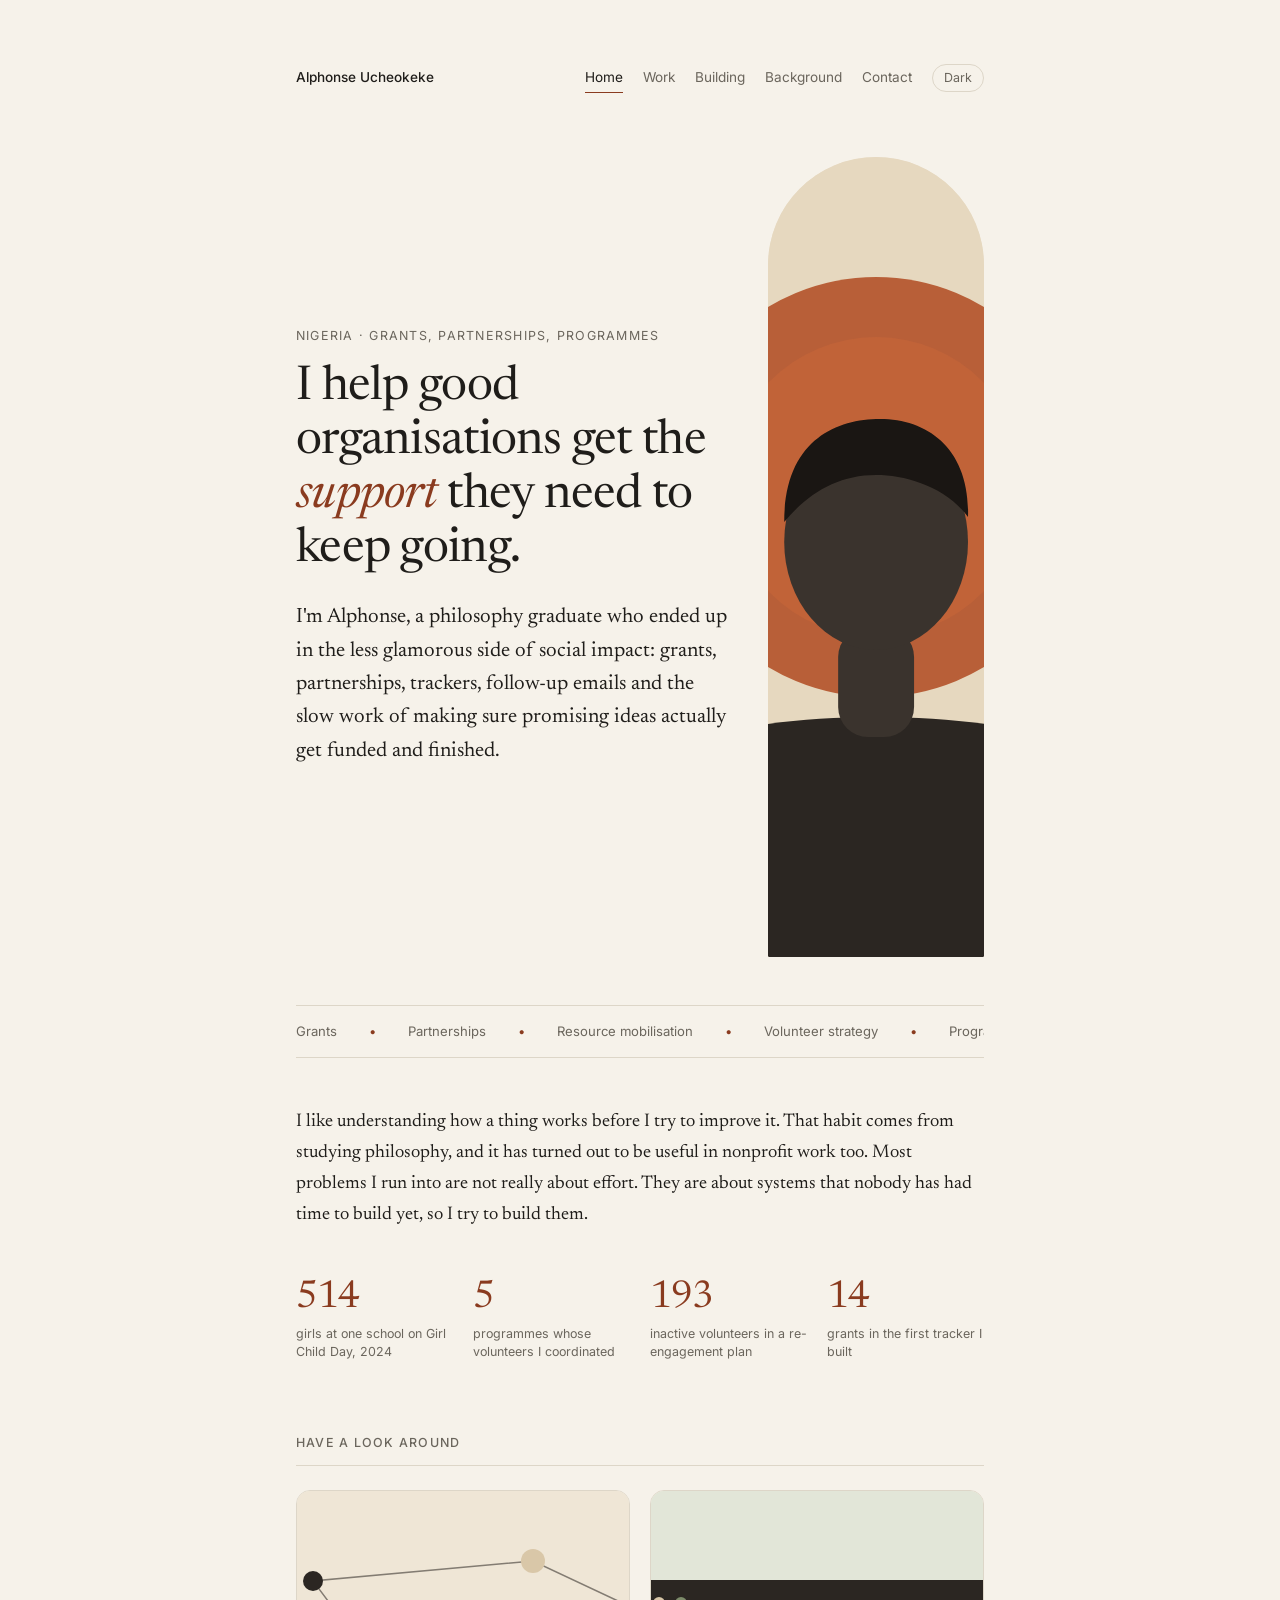
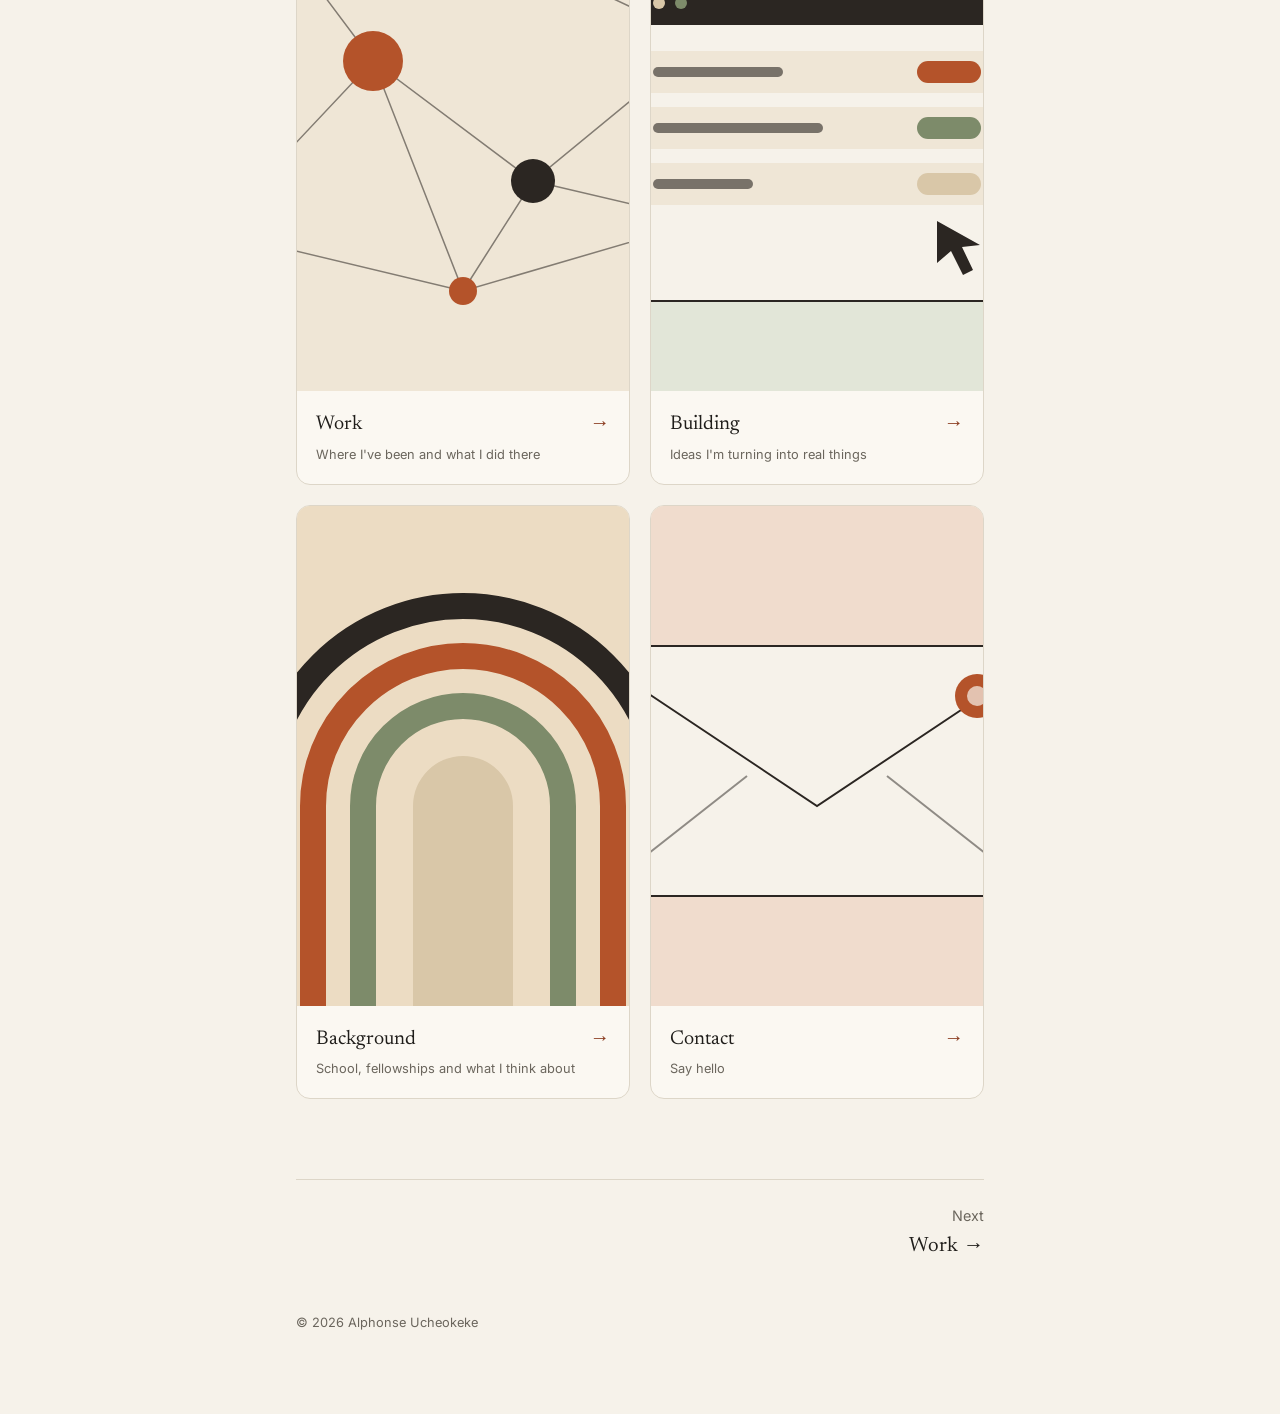
==== index.html @ 7022b351 "first commit" ====
<!DOCTYPE html>
<html lang="en">
<head>
<meta charset="utf-8">
<meta name="viewport" content="width=device-width, initial-scale=1">
<title>Alphonse Ucheokeke</title>
<meta name="description" content="Alphonse Ucheokeke. Philosophy graduate working on grants, partnerships and programmes for social-impact organisations in Nigeria.">
<script>(function(){var r=document.documentElement;r.classList.add("js");try{var t=localStorage.getItem("theme");if(t)r.setAttribute("data-theme",t)}catch(e){}})();</script>
<link rel="preconnect" href="https://fonts.googleapis.com">
<link rel="preconnect" href="https://fonts.gstatic.com" crossorigin>
<link href="https://fonts.googleapis.com/css2?family=Newsreader:ital,opsz,wght@0,6..72,400;0,6..72,500;1,6..72,400&family=Inter:wght@400;500&display=swap" rel="stylesheet">
<link rel="stylesheet" href="style.css">
</head>
<body>
<div class="bar" id="bar"></div>
<div class="page">

  <header>
    <a class="name" href="index.html">Alphonse Ucheokeke</a>
    <nav>
      <a href="index.html" aria-current="page">Home</a>
      <a href="work.html">Work</a>
      <a href="building.html">Building</a>
      <a href="background.html">Background</a>
      <a href="contact.html">Contact</a>
      <button class="theme" id="theme" type="button" aria-label="Switch between light and dark">Dark</button>
    </nav>
  </header>

  <main>
    <div class="hero">
      <div class="hero-text">
        <p class="eyebrow">Nigeria &middot; grants, partnerships, programmes</p>
        <h1>I help good organisations get the <em><span class="swap" id="swap" data-words="support|funding|partners|volunteers|attention">support</span></em> they need to keep going.</h1>
        <p class="lede">
          I'm Alphonse, a philosophy graduate who ended up in the less glamorous side of
          social impact: grants, partnerships, trackers, follow-up emails and the slow work
          of making sure promising ideas actually get funded and finished.
        </p>
      </div>
      <figure class="portrait reveal">
        <!-- Put Alphonse's photo at images/alphonse.jpg. Until then the illustration shows. -->
        <img src="images/alphonse.jpg" data-fallback="images/portrait.svg"
             onerror="this.onerror=null;this.src=this.dataset.fallback"
             width="600" height="800" alt="Portrait of Alphonse Ucheokeke">
      </figure>
    </div>

    <div class="marquee" aria-hidden="true">
      <div class="marquee-track">
        <div class="grp"><span>Grants</span><span>Partnerships</span><span>Resource mobilisation</span><span>Volunteer strategy</span><span>Programme coordination</span><span>Philosophy</span><span>Product thinking</span></div>
        <div class="grp"><span>Grants</span><span>Partnerships</span><span>Resource mobilisation</span><span>Volunteer strategy</span><span>Programme coordination</span><span>Philosophy</span><span>Product thinking</span></div>
      </div>
    </div>

    <p class="reveal">
      I like understanding how a thing works before I try to improve it. That habit comes
      from studying philosophy, and it has turned out to be useful in nonprofit work too.
      Most problems I run into are not really about effort. They are about systems that
      nobody has had time to build yet, so I try to build them.
    </p>

    <div class="stats">
      <div class="stat reveal"><b data-count="531">0</b><span>girls at one school on Girl Child Day, 2024</span></div>
      <div class="stat reveal" style="--d:.1s"><b data-count="5">0</b><span>programmes whose volunteers I coordinated</span></div>
      <div class="stat reveal" style="--d:.2s"><b data-count="200">0</b><span>inactive volunteers in a re-engagement plan</span></div>
      <div class="stat reveal" style="--d:.3s"><b data-count="14">0</b><span>grants in the first tracker I built</span></div>
    </div>

    <section>
      <h2>Have a look around</h2>
      <div class="cards">
        <a class="card reveal" href="work.html">
          <div class="pic"><img src="images/card-work.svg" alt="" width="800" height="500"></div>
          <div class="body"><div class="t">Work <i>&rarr;</i></div><div class="d">Where I've been and what I did there</div></div>
        </a>
        <a class="card reveal" style="--d:.08s" href="building.html">
          <div class="pic"><img src="images/card-building.svg" alt="" width="800" height="500"></div>
          <div class="body"><div class="t">Building <i>&rarr;</i></div><div class="d">Ideas I'm turning into real things</div></div>
        </a>
        <a class="card reveal" style="--d:.16s" href="background.html">
          <div class="pic"><img src="images/card-background.svg" alt="" width="800" height="500"></div>
          <div class="body"><div class="t">Background <i>&rarr;</i></div><div class="d">School, fellowships and what I think about</div></div>
        </a>
        <a class="card reveal" style="--d:.24s" href="contact.html">
          <div class="pic"><img src="images/card-contact.svg" alt="" width="800" height="500"></div>
          <div class="body"><div class="t">Contact <i>&rarr;</i></div><div class="d">Say hello</div></div>
        </a>
      </div>
    </section>
  </main>

  <div class="pager">
    <a class="next" href="work.html">Next<b>Work &rarr;</b></a>
  </div>

  <footer>&copy; <span id="year">2026</span> Alphonse Ucheokeke</footer>

</div>
<script src="main.js"></script>
</body>
</html>
---- style.css ----
:root {
  --bg: #f6f2ea;
  --ink: #1f1d1a;
  --soft: #6b665d;
  --line: #ddd6c8;
  --accent: #8a3b1f;
  --card: #fbf8f2;
  --wash: #efe8da;
}
@media (prefers-color-scheme: dark) {
  :root:not([data-theme="light"]) {
    --bg: #151412;
    --ink: #ece7dc;
    --soft: #9a948a;
    --line: #2e2b27;
    --accent: #d98a62;
    --card: #1c1a17;
    --wash: #201d19;
  }
}
:root[data-theme="dark"] {
  --bg: #151412;
  --ink: #ece7dc;
  --soft: #9a948a;
  --line: #2e2b27;
  --accent: #d98a62;
  --card: #1c1a17;
  --wash: #201d19;
}

* { box-sizing: border-box; }
[hidden] { display: none !important; }
html { -webkit-text-size-adjust: 100%; scroll-behavior: smooth; }

body {
  margin: 0;
  background: var(--bg);
  color: var(--ink);
  font-family: "Newsreader", Georgia, serif;
  font-size: 1.15rem;
  line-height: 1.7;
  animation: fadein .5s ease;
  transition: background .3s, color .3s;
}
body.leaving { opacity: 0; transition: opacity .22s ease; }
@keyframes fadein { from { opacity: 0; } to { opacity: 1; } }

img { display: block; max-width: 100%; }

.page {
  max-width: 46rem;
  margin: 0 auto;
  padding: 4rem 1.5rem 5rem;
}

a {
  color: inherit;
  text-decoration: underline;
  text-decoration-color: var(--line);
  text-underline-offset: 0.2em;
  text-decoration-thickness: 1px;
  transition: text-decoration-color .2s, color .2s;
}
a:hover { color: var(--accent); text-decoration-color: var(--accent); }

button { font: inherit; color: inherit; cursor: pointer; }
:focus-visible { outline: 2px solid var(--accent); outline-offset: 3px; border-radius: 4px; }

/* progress bar */
.bar {
  position: fixed; top: 0; left: 0; width: 100%; height: 2px;
  background: var(--accent);
  transform-origin: left; transform: scaleX(0);
  z-index: 50;
}

/* header */
header {
  display: flex;
  justify-content: space-between;
  align-items: baseline;
  flex-wrap: wrap;
  gap: 0.5rem 1.5rem;
  font-family: "Inter", system-ui, sans-serif;
  font-size: 0.85rem;
  color: var(--soft);
  margin-bottom: 4rem;
}
header a { text-decoration: none; }
header .name { color: var(--ink); font-weight: 500; }
header nav { display: flex; align-items: baseline; flex-wrap: wrap; }
header nav a { margin-left: 1.25rem; padding-bottom: 2px; }
header nav a:first-child { margin-left: 0; }
header nav a:hover { color: var(--ink); }
header nav a[aria-current="page"] { color: var(--ink); border-bottom: 1px solid var(--accent); }
.theme {
  margin-left: 1.25rem;
  background: none; border: 1px solid var(--line); border-radius: 999px;
  padding: .15rem .7rem; font-family: inherit; font-size: .78rem; color: var(--soft);
  transition: border-color .2s, color .2s;
}
.theme:hover { border-color: var(--accent); color: var(--ink); }

/* type */
h1 {
  font-weight: 400;
  font-size: clamp(2.1rem, 6vw, 3rem);
  line-height: 1.12;
  letter-spacing: -0.015em;
  margin: 0 0 1.5rem;
}
h1 em { color: var(--accent); font-style: italic; }
.swap { display: inline-block; transition: opacity .3s, transform .3s; }
.swap.out { opacity: 0; transform: translateY(.18em); }

p { margin: 0 0 1.25rem; }
.lede { font-size: 1.3rem; line-height: 1.6; }

.eyebrow {
  font-family: "Inter", system-ui, sans-serif;
  font-size: 0.78rem; letter-spacing: 0.1em; text-transform: uppercase;
  color: var(--soft); margin: 0 0 1rem;
}

section { margin-top: 4.5rem; }

h2 {
  font-family: "Inter", system-ui, sans-serif;
  font-weight: 500; font-size: 0.78rem; letter-spacing: 0.1em; text-transform: uppercase;
  color: var(--soft);
  margin: 0 0 1.5rem; padding-bottom: 0.75rem;
  border-bottom: 1px solid var(--line);
}
.note { font-family: "Inter", system-ui, sans-serif; font-size: .8rem; color: var(--soft); }

/* reveal on scroll */
.js .reveal { opacity: 0; transform: translateY(16px); transition: opacity .7s ease, transform .7s ease; transition-delay: var(--d, 0s); }
.js .reveal.in { opacity: 1; transform: none; }

/* hero */
.hero { display: grid; grid-template-columns: 1fr 13.5rem; gap: 2.5rem; align-items: center; }
.portrait { margin: 0; }
.portrait img {
  width: 100%; aspect-ratio: 3 / 4; object-fit: cover;
  border-radius: 999px 999px 14px 14px;
  background: var(--wash);
  transition: transform .6s ease;
}
.portrait:hover img { transform: rotate(-1.5deg) scale(1.02); }

.banner { margin: 0 0 3rem; border-radius: 14px; overflow: hidden; background: var(--wash); }
.banner img { width: 100%; aspect-ratio: 21 / 9; object-fit: cover; transition: transform 1.2s ease; }
.banner:hover img { transform: scale(1.04); }

/* marquee */
.marquee {
  overflow: hidden; margin: 3rem 0;
  border-block: 1px solid var(--line);
  font-family: "Inter", system-ui, sans-serif; font-size: .82rem; color: var(--soft);
  white-space: nowrap;
}
.marquee-track { display: inline-flex; padding: .9rem 0; animation: slide 34s linear infinite; }
.marquee:hover .marquee-track { animation-play-state: paused; }
.marquee .grp { display: inline-flex; gap: 2rem; padding-right: 2rem; }
.marquee .grp span::after { content: "•"; margin-left: 2rem; color: var(--accent); }
@keyframes slide { to { transform: translateX(-50%); } }

/* stats */
.stats { display: grid; grid-template-columns: repeat(4, 1fr); gap: 1.25rem; margin: 3rem 0 0; }
.stat b { display: block; font-weight: 400; font-size: 2.4rem; line-height: 1; letter-spacing: -0.02em; color: var(--accent); }
.stat span { display: block; margin-top: .5rem; font-family: "Inter", system-ui, sans-serif; font-size: .78rem; line-height: 1.4; color: var(--soft); }

/* cards */
.cards { display: grid; grid-template-columns: 1fr 1fr; gap: 1.25rem; }
.card {
  display: block; text-decoration: none;
  background: var(--card); border: 1px solid var(--line); border-radius: 14px; overflow: hidden;
  transition: transform .3s ease, border-color .3s;
}
.card:hover { transform: translateY(-4px); border-color: var(--accent); }
.card .pic { overflow: hidden; background: var(--wash); }
.card img { width: 100%; aspect-ratio: 16 / 10; object-fit: cover; transition: transform .6s ease; }
.card:hover img { transform: scale(1.06); }
.card .body { padding: 1rem 1.2rem 1.15rem; }
.card .t { display: flex; justify-content: space-between; align-items: baseline; font-size: 1.25rem; }
.card .t i { font-style: normal; color: var(--accent); transition: transform .3s; }
.card:hover .t i { transform: translateX(4px); }
.card .d { font-family: "Inter", system-ui, sans-serif; font-size: .8rem; color: var(--soft); margin-top: .15rem; }

/* entries */
.entry { margin-bottom: 3rem; }
.entry-fig { margin: 0 0 1.25rem; border-radius: 14px; overflow: hidden; background: var(--wash); }
.entry-fig img { width: 100%; aspect-ratio: 16 / 7; object-fit: cover; transition: transform 1s ease; }
.entry-fig:hover img { transform: scale(1.04); }
.entry-head { display: flex; justify-content: space-between; gap: 1rem; align-items: baseline; margin-bottom: .2rem; }
.entry h3 { font-weight: 500; font-size: 1.3rem; margin: 0; }
.when { font-family: "Inter", system-ui, sans-serif; font-size: .8rem; color: var(--soft); white-space: nowrap; }
.role { font-style: italic; color: var(--soft); margin: 0 0 .7rem; font-size: 1.05rem; }

details { border-top: 1px solid var(--line); border-bottom: 1px solid var(--line); margin-top: 1rem; }
summary {
  list-style: none; cursor: pointer; padding: .8rem 0;
  font-family: "Inter", system-ui, sans-serif; font-size: .88rem;
  display: flex; justify-content: space-between; align-items: center;
}
summary::-webkit-details-marker { display: none; }
summary::after { content: "+"; font-size: 1.2rem; color: var(--accent); transition: transform .25s; }
details[open] summary::after { transform: rotate(45deg); }
details ul { margin: 0 0 1rem; padding-left: 1.1rem; }
details li { margin-bottom: .35rem; font-size: 1.05rem; }

/* chips */
.chips { display: flex; flex-wrap: wrap; gap: .5rem; margin-bottom: 1.25rem; }
.chip {
  font-family: "Inter", system-ui, sans-serif; font-size: .8rem;
  background: none; border: 1px solid var(--line); border-radius: 999px; padding: .3rem .85rem; color: var(--soft);
  transition: all .2s;
}
.chip:hover { border-color: var(--accent); color: var(--ink); }
.chip[aria-pressed="true"], .chip[aria-selected="true"] { background: var(--ink); color: var(--bg); border-color: var(--ink); }

/* things list */
.things { list-style: none; margin: 0; padding: 0; }
.things li { display: flex; justify-content: space-between; gap: 1rem; padding: .65rem 0; border-bottom: 1px dotted var(--line); animation: fadein .35s ease; }
.things .tag { font-family: "Inter", system-ui, sans-serif; font-size: .75rem; color: var(--soft); white-space: nowrap; padding-top: .25rem; }

/* stepper */
.steps { display: flex; flex-wrap: wrap; gap: .45rem; margin-bottom: 1rem; }
.step {
  width: 2.5rem; height: 2.5rem; border-radius: 50%;
  background: none; border: 1px solid var(--line); color: var(--soft);
  font-family: "Inter", system-ui, sans-serif; font-size: .85rem;
  transition: all .2s;
}
.step:hover { border-color: var(--accent); color: var(--ink); }
.step[aria-selected="true"] { background: var(--accent); border-color: var(--accent); color: var(--bg); transform: scale(1.1); }
.step-panel { background: var(--card); border: 1px solid var(--line); border-radius: 14px; padding: 1.2rem 1.4rem; min-height: 7.5rem; }
.step-panel h3 { margin: 0 0 .3rem; font-weight: 500; font-size: 1.25rem; }
.step-panel p { margin: 0; }
.step-panel.swapping { animation: fadein .35s ease; }

/* small list */
.small-list { list-style: none; padding: 0; margin: 0; }
.small-list li { display: flex; justify-content: space-between; gap: 1rem; padding: .6rem 0; border-bottom: 1px dotted var(--line); }
.small-list li span:last-child { font-family: "Inter", system-ui, sans-serif; font-size: .8rem; color: var(--soft); white-space: nowrap; padding-top: .2rem; }

/* timeline */
.timeline { list-style: none; margin: 0; padding: 0 0 0 1.4rem; border-left: 1px solid var(--line); }
.timeline li { position: relative; padding-bottom: 1.8rem; }
.timeline li::before {
  content: ""; position: absolute; left: calc(-1.4rem - 5px); top: .6rem;
  width: 9px; height: 9px; border-radius: 50%; background: var(--accent);
  box-shadow: 0 0 0 4px var(--bg);
}
.timeline .y { font-family: "Inter", system-ui, sans-serif; font-size: .78rem; color: var(--soft); letter-spacing: .04em; }
.timeline .h { display: block; font-size: 1.2rem; }
.timeline p { margin: .1rem 0 0; font-size: 1.05rem; color: var(--soft); }

/* topics */
.topic-panel { background: var(--card); border: 1px solid var(--line); border-radius: 14px; padding: 1.2rem 1.4rem; min-height: 8rem; }
.topic-panel p { margin: 0; }
.topic-panel.swapping { animation: fadein .35s ease; }

/* tools */
.tool { background: var(--card); border: 1px solid var(--line); border-radius: 14px; padding: 1.2rem 1.3rem; }
.tool input[type="search"], .tool textarea, .field input, .field textarea {
  width: 100%; font: inherit; font-size: 1rem; color: var(--ink);
  background: transparent; border: 0; border-bottom: 1px solid var(--line); padding: .5rem 0; border-radius: 0;
  transition: border-color .2s;
}
.tool input:focus, .tool textarea:focus, .field input:focus, .field textarea:focus { outline: none; border-color: var(--accent); }
.tool textarea { resize: vertical; min-height: 5rem; font-size: 1rem; }
.opps { display: grid; grid-template-columns: 1fr 1fr; gap: .8rem; margin-top: 1rem; }
.opp { border: 1px solid var(--line); border-radius: 12px; padding: .8rem .95rem; background: var(--bg); animation: fadein .35s ease; position: relative; }
.opp .k { font-family: "Inter", system-ui, sans-serif; font-size: .7rem; letter-spacing: .08em; text-transform: uppercase; color: var(--accent); }
.opp .n { display: block; font-size: 1.05rem; line-height: 1.3; margin: .15rem 0 .2rem; padding-right: 1.6rem; }
.opp .m { font-family: "Inter", system-ui, sans-serif; font-size: .75rem; color: var(--soft); }
.star { position: absolute; top: .6rem; right: .7rem; background: none; border: 0; font-size: 1.1rem; line-height: 1; color: var(--soft); padding: .1rem; transition: transform .2s, color .2s; }
.star:hover { transform: scale(1.2); }
.star[aria-pressed="true"] { color: var(--accent); }
.empty { color: var(--soft); font-style: italic; margin-top: 1rem; }

.teams { display: grid; grid-template-columns: 1fr 1fr; gap: 1rem; margin-top: 1rem; }
.team { border: 1px solid var(--line); border-radius: 12px; padding: .8rem 1rem; background: var(--bg); min-height: 4rem; }
.team h4 { margin: 0 0 .4rem; font-family: "Inter", system-ui, sans-serif; font-weight: 500; font-size: .75rem; letter-spacing: .08em; text-transform: uppercase; color: var(--accent); }
.team ul { list-style: none; margin: 0; padding: 0; }
.team li { animation: pop .35s ease both; animation-delay: var(--d, 0s); }
@keyframes pop { from { opacity: 0; transform: translateY(8px) scale(.96); } to { opacity: 1; transform: none; } }

.btn {
  display: inline-block; font-family: "Inter", system-ui, sans-serif; font-size: .85rem; text-decoration: none;
  border: 1px solid var(--ink); background: transparent; color: var(--ink);
  border-radius: 999px; padding: .5rem 1.1rem; margin-top: .9rem;
  transition: all .2s;
}
.btn:hover { background: var(--ink); color: var(--bg); }
.btn.primary { background: var(--ink); color: var(--bg); }
.btn.primary:hover { background: var(--accent); border-color: var(--accent); color: #fff; }

.book { display: flex; gap: 1.6rem; align-items: center; }
.book img { width: 8.5rem; flex: none; border-radius: 4px; box-shadow: 0 14px 30px -12px rgba(0,0,0,.45); transform: rotate(-3deg); transition: transform .5s ease; }
.book:hover img { transform: rotate(0) translateY(-4px); }
.book p:last-child { margin-bottom: 0; }

/* contact */
.field { margin-bottom: 1.2rem; }
.field label { display: block; font-family: "Inter", system-ui, sans-serif; font-size: .75rem; letter-spacing: .08em; text-transform: uppercase; color: var(--soft); }
.field textarea { min-height: 7rem; resize: vertical; }
.direct { margin-top: 2.5rem; padding-top: 1.5rem; border-top: 1px solid var(--line); }
.copy { font-family: "Inter", system-ui, sans-serif; font-size: .78rem; background: none; border: 1px solid var(--line); border-radius: 999px; padding: .15rem .7rem; margin-left: .6rem; color: var(--soft); transition: all .2s; }
.copy:hover { border-color: var(--accent); color: var(--ink); }

/* pager */
.pager {
  margin-top: 5rem; padding-top: 1.5rem; border-top: 1px solid var(--line);
  display: flex; justify-content: space-between;
  font-family: "Inter", system-ui, sans-serif; font-size: .9rem;
}
.pager a { text-decoration: none; color: var(--soft); }
.pager a:hover { color: var(--accent); }
.pager .next { margin-left: auto; text-align: right; }
.pager b { display: block; font-family: "Newsreader", Georgia, serif; font-weight: 400; font-size: 1.3rem; color: var(--ink); transition: color .2s, transform .3s; }
.pager a:hover b { color: var(--accent); }
.pager .next:hover b { transform: translateX(4px); }
.pager a:not(.next):hover b { transform: translateX(-4px); }

footer { margin-top: 3rem; font-family: "Inter", system-ui, sans-serif; font-size: .8rem; color: var(--soft); }

@media (max-width: 560px) {
  body { font-size: 1.08rem; }
  .page { padding-top: 2.5rem; }
  header { margin-bottom: 3rem; }
  header nav a { margin-left: .9rem; }
  .hero { grid-template-columns: 1fr; gap: 1.8rem; }
  .portrait { order: -1; width: 9rem; }
  .stats { grid-template-columns: 1fr 1fr; row-gap: 1.8rem; }
  .cards, .opps, .teams { grid-template-columns: 1fr; }
  .entry-head { flex-direction: column; gap: 0; }
  .book { flex-direction: column; align-items: flex-start; }
  .banner img { aspect-ratio: 16 / 9; }
}

@media (prefers-reduced-motion: reduce) {
  html { scroll-behavior: auto; }
  *, *::before, *::after { animation: none !important; transition: none !important; }
  .js .reveal { opacity: 1; transform: none; }
}
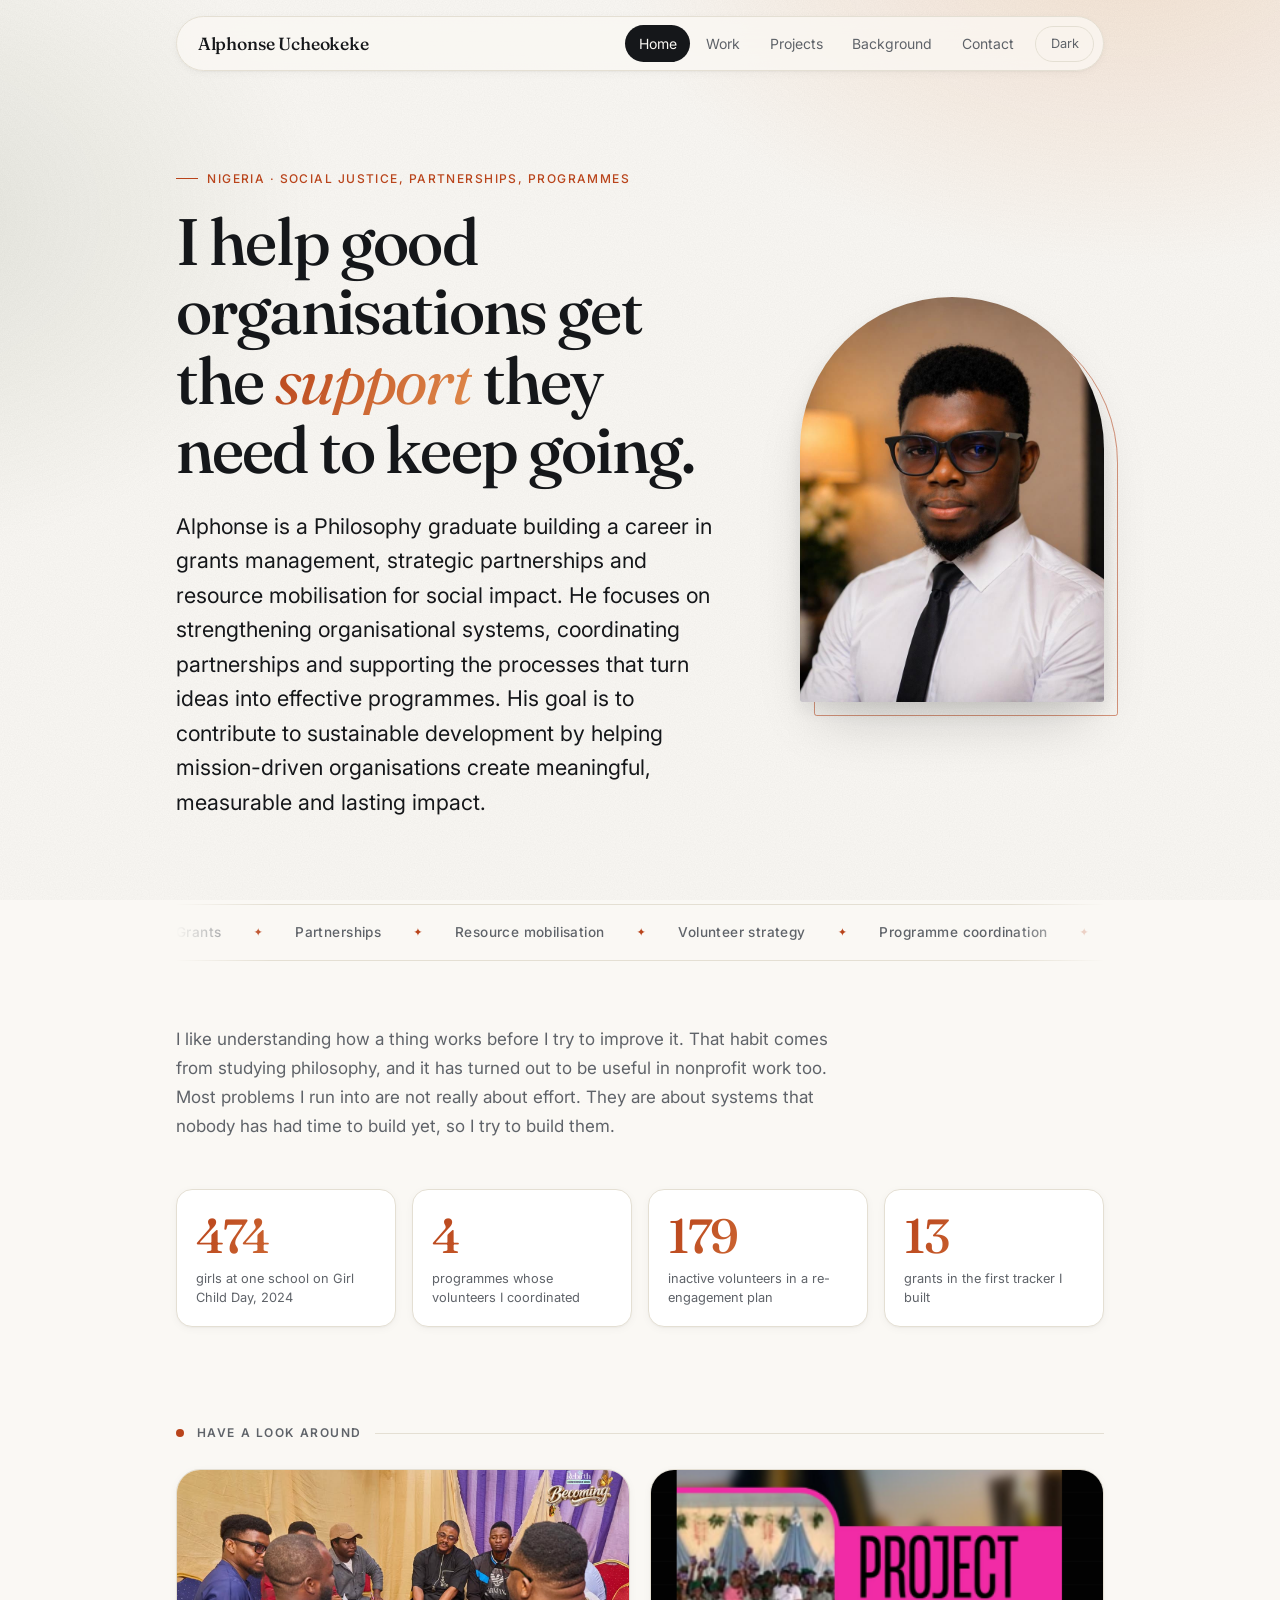
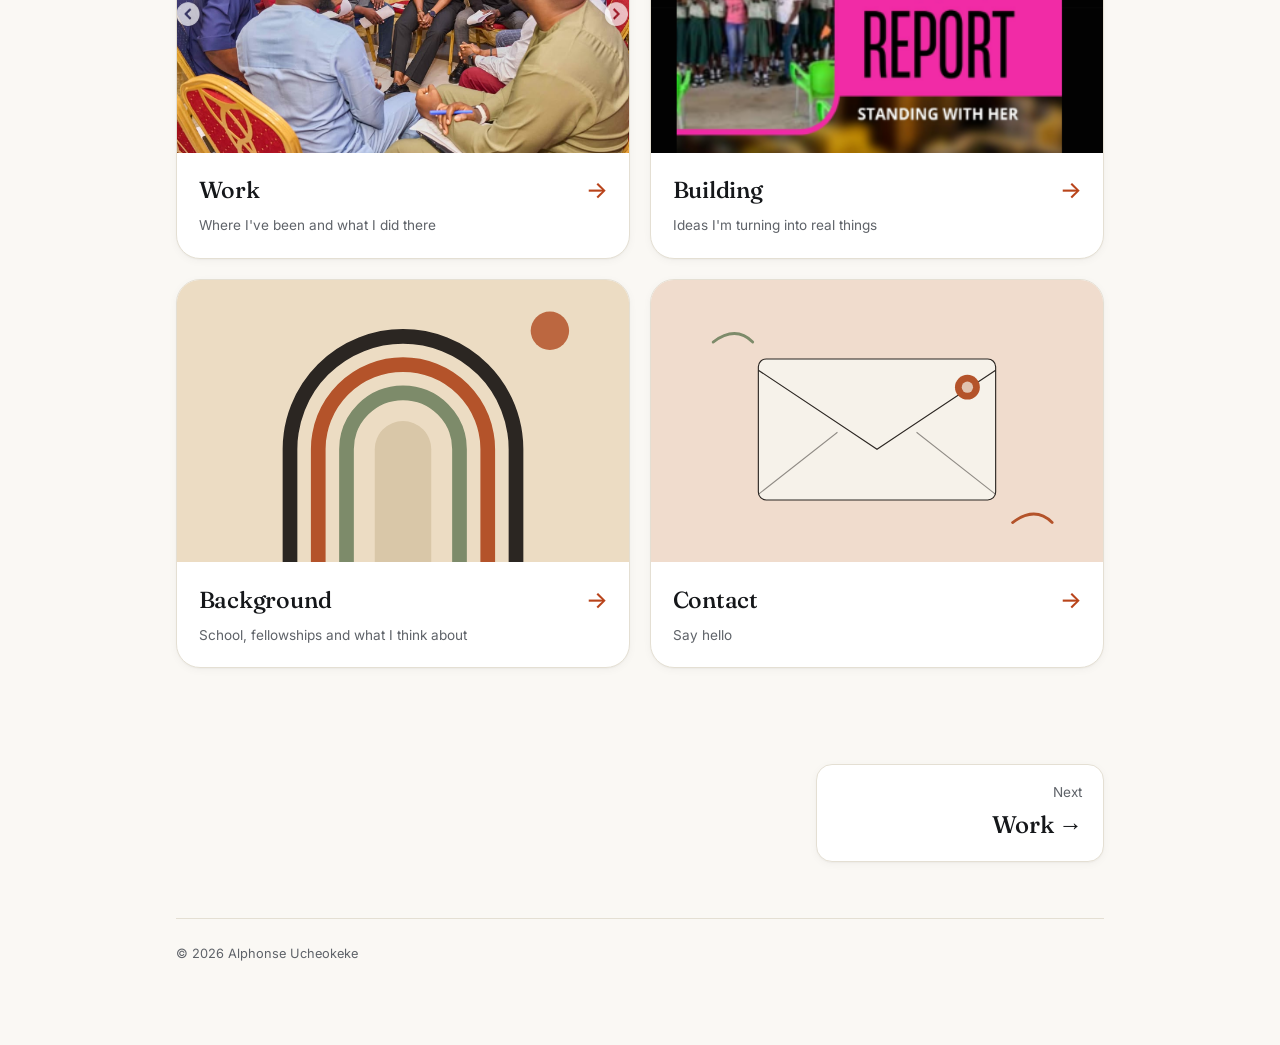
==== commit ae0e5acd: "fix: feel-more modern" ====
--- a/index.html
+++ b/index.html
@@ -9,7 +9,7 @@
 <link rel="preconnect" href="https://fonts.googleapis.com">
 <link rel="preconnect" href="https://fonts.gstatic.com" crossorigin>
 <link href="https://fonts.googleapis.com/css2?family=Newsreader:ital,opsz,wght@0,6..72,400;0,6..72,500;1,6..72,400&family=Inter:wght@400;500&display=swap" rel="stylesheet">
-<link rel="stylesheet" href="style.css">
+   <link rel="stylesheet" href="modern.css">
 </head>
 <body>
 <div class="bar" id="bar"></div>
@@ -20,7 +20,7 @@
     <nav>
       <a href="index.html" aria-current="page">Home</a>
       <a href="work.html">Work</a>
-      <a href="building.html">Building</a>
+      <a href="building.html">Projects</a>
       <a href="background.html">Background</a>
       <a href="contact.html">Contact</a>
       <button class="theme" id="theme" type="button" aria-label="Switch between light and dark">Dark</button>
@@ -30,22 +30,21 @@
   <main>
     <div class="hero">
       <div class="hero-text">
-        <p class="eyebrow">Nigeria &middot; grants, partnerships, programmes</p>
-        <h1>I help good organisations get the <em><span class="swap" id="swap" data-words="support|funding|partners|volunteers|attention">support</span></em> they need to keep going.</h1>
+        <p class="eyebrow">Nigeria &middot; Social Justice, partnerships, programmes</p>
+        <h1>I help good organisations get the <em><span class="swap" id="swap" data-words="support|results|partners|goals|attention">support</span></em> they need to keep going.</h1>
         <p class="lede">
-          I'm Alphonse, a philosophy graduate who ended up in the less glamorous side of
-          social impact: grants, partnerships, trackers, follow-up emails and the slow work
-          of making sure promising ideas actually get funded and finished.
+          Alphonse is a Philosophy graduate building a career in grants management, strategic partnerships and resource mobilisation for social impact.
+          He focuses on strengthening organisational systems, coordinating partnerships and supporting the processes that turn ideas into effective programmes.
+          His goal is to contribute to sustainable development by helping mission-driven organisations create meaningful, measurable and lasting impact.
         </p>
       </div>
       <figure class="portrait reveal">
         <!-- Put Alphonse's photo at images/alphonse.jpg. Until then the illustration shows. -->
-        <img src="images/alphonse.jpg" data-fallback="images/portrait.svg"
+        <img src="images/alphonse.jpeg" data-fallback="images/portrait.svg"
              onerror="this.onerror=null;this.src=this.dataset.fallback"
-             width="600" height="800" alt="Portrait of Alphonse Ucheokeke">
+             width="1000" height="550" alt="Portrait of Alphonse Ucheokeke">
       </figure>
     </div>
-
     <div class="marquee" aria-hidden="true">
       <div class="marquee-track">
         <div class="grp"><span>Grants</span><span>Partnerships</span><span>Resource mobilisation</span><span>Volunteer strategy</span><span>Programme coordination</span><span>Philosophy</span><span>Product thinking</span></div>
@@ -71,11 +70,11 @@
       <h2>Have a look around</h2>
       <div class="cards">
         <a class="card reveal" href="work.html">
-          <div class="pic"><img src="images/card-work.svg" alt="" width="800" height="500"></div>
+          <div class="pic"><img src="images/me in a group.png" alt="" width="800" height="500"></div>
           <div class="body"><div class="t">Work <i>&rarr;</i></div><div class="d">Where I've been and what I did there</div></div>
         </a>
         <a class="card reveal" style="--d:.08s" href="building.html">
-          <div class="pic"><img src="images/card-building.svg" alt="" width="800" height="500"></div>
+          <div class="pic"><img src="images/project.png" alt="" width="800" height="500"></div>
           <div class="body"><div class="t">Building <i>&rarr;</i></div><div class="d">Ideas I'm turning into real things</div></div>
         </a>
         <a class="card reveal" style="--d:.16s" href="background.html">
@@ -98,5 +97,6 @@
 
 </div>
 <script src="main.js"></script>
+<script src="buttons.js"></script>
 </body>
 </html>
--- a/modern.css
+++ b/modern.css
@@ -0,0 +1,583 @@
+/* =====================================================================
+   modern.css  ·  Alphonse Ucheokeke
+   A complete stylesheet for the whole site. It replaces style.css.
+   Uses the same class names as the pages, main.js and buttons.js,
+   so nothing else needs to change.
+
+   Use it by swapping this line in every page's <head>:
+     <link rel="stylesheet" href="style.css">
+   for:
+     <link rel="stylesheet" href="modern.css">
+
+   Quick customising: change the values in the "tokens" block below.
+   ===================================================================== */
+
+@import url("https://fonts.googleapis.com/css2?family=Fraunces:ital,opsz,wght@0,9..144,400;0,9..144,500;0,9..144,600;1,9..144,400;1,9..144,500&family=Inter:wght@400;500;600&display=swap");
+
+/* ---------------------------------------------------------------------
+   1. TOKENS: colours, type, spacing, shadows
+--------------------------------------------------------------------- */
+:root {
+  --serif: "Fraunces", "Newsreader", Georgia, "Times New Roman", serif;
+  --sans: "Inter", system-ui, -apple-system, "Segoe UI", Roboto, sans-serif;
+
+  --bg: #faf8f4;
+  --wash: #f1ede4;
+  --card: #ffffff;
+  --ink: #15171a;
+  --soft: #5f6369;
+  --line: #e4dfd3;
+  --accent: #b9441b;
+  --accent-2: #e08a4b;
+  --on-accent: #ffffff;
+  --glass: rgba(250, 248, 244, .78);
+  --ring: rgba(185, 68, 27, .18);
+  --glow-1: rgba(224, 138, 75, .20);
+  --glow-2: rgba(125, 139, 106, .16);
+
+  --shadow-sm: 0 1px 2px rgba(20, 20, 20, .04), 0 2px 8px rgba(20, 20, 20, .04);
+  --shadow-md: 0 4px 12px rgba(20, 20, 20, .06), 0 16px 32px -12px rgba(20, 20, 20, .14);
+  --shadow-lg: 0 8px 20px rgba(20, 20, 20, .08), 0 30px 60px -20px rgba(20, 20, 20, .22);
+
+  --r-sm: 10px;
+  --r-md: 16px;
+  --r-lg: 24px;
+  --ease: cubic-bezier(.2, .7, .2, 1);
+}
+
+@media (prefers-color-scheme: dark) {
+  :root:not([data-theme="light"]) {
+    --bg: #0e0f10;
+    --wash: #17181a;
+    --card: #151618;
+    --ink: #f2eee5;
+    --soft: #a29f98;
+    --line: #2a2b2d;
+    --accent: #f0905f;
+    --accent-2: #f7b97f;
+    --on-accent: #1d0f07;
+    --glass: rgba(14, 15, 16, .72);
+    --ring: rgba(240, 144, 95, .25);
+    --glow-1: rgba(240, 144, 95, .13);
+    --glow-2: rgba(125, 139, 106, .11);
+    --shadow-sm: 0 1px 2px rgba(0, 0, 0, .4);
+    --shadow-md: 0 8px 24px -8px rgba(0, 0, 0, .6);
+    --shadow-lg: 0 20px 50px -16px rgba(0, 0, 0, .75);
+  }
+  :root:not([data-theme="light"]) img { filter: brightness(.92); }
+}
+:root[data-theme="dark"] {
+  --bg: #0e0f10;
+  --wash: #17181a;
+  --card: #151618;
+  --ink: #f2eee5;
+  --soft: #a29f98;
+  --line: #2a2b2d;
+  --accent: #f0905f;
+  --accent-2: #f7b97f;
+  --on-accent: #1d0f07;
+  --glass: rgba(14, 15, 16, .72);
+  --ring: rgba(240, 144, 95, .25);
+  --glow-1: rgba(240, 144, 95, .13);
+  --glow-2: rgba(125, 139, 106, .11);
+  --shadow-sm: 0 1px 2px rgba(0, 0, 0, .4);
+  --shadow-md: 0 8px 24px -8px rgba(0, 0, 0, .6);
+  --shadow-lg: 0 20px 50px -16px rgba(0, 0, 0, .75);
+}
+:root[data-theme="dark"] img { filter: brightness(.92); }
+
+/* ---------------------------------------------------------------------
+   2. BASE
+--------------------------------------------------------------------- */
+* { box-sizing: border-box; }
+[hidden] { display: none !important; }
+
+html {
+  -webkit-text-size-adjust: 100%;
+  scroll-behavior: smooth;
+  scroll-padding-top: 6rem;
+  scrollbar-color: var(--line) transparent;
+}
+
+body {
+  margin: 0;
+  background: var(--bg);
+  color: var(--ink);
+  font-family: var(--sans);
+  font-size: 1.0625rem;
+  line-height: 1.7;
+  -webkit-font-smoothing: antialiased;
+  text-rendering: optimizeLegibility;
+  animation: fadein .5s ease;
+  transition: background .3s, color .3s;
+}
+body.leaving { opacity: 0; transition: opacity .22s ease; }
+
+/* soft colour glow behind the page */
+body::before {
+  content: "";
+  position: fixed; inset: 0; z-index: -1; pointer-events: none;
+  background:
+    radial-gradient(52rem 34rem at 88% -8%, var(--glow-1), transparent 62%),
+    radial-gradient(46rem 36rem at -8% 24%, var(--glow-2), transparent 58%);
+}
+/* fine paper grain */
+body::after {
+  content: "";
+  position: fixed; inset: 0; z-index: -1; pointer-events: none; opacity: .045;
+  background-image: url("data:image/svg+xml;utf8,<svg xmlns='http://www.w3.org/2000/svg' width='160' height='160'><filter id='n'><feTurbulence type='fractalNoise' baseFrequency='.85' numOctaves='2' stitchTiles='stitch'/><feColorMatrix values='0 0 0 0 0  0 0 0 0 0  0 0 0 0 0  0 0 0 .9 0'/></filter><rect width='100%' height='100%' filter='url(%23n)'/></svg>");
+}
+
+::selection { background: var(--accent); color: var(--on-accent); }
+
+img { display: block; max-width: 100%; height: auto; }
+
+a {
+  color: inherit;
+  text-decoration: underline;
+  text-decoration-color: color-mix(in srgb, var(--accent) 45%, transparent);
+  text-underline-offset: .22em;
+  text-decoration-thickness: 1px;
+  transition: color .2s, text-decoration-color .2s;
+}
+a:hover { color: var(--accent); text-decoration-color: var(--accent); }
+
+button { font: inherit; color: inherit; cursor: pointer; }
+:focus-visible { outline: 2px solid var(--accent); outline-offset: 3px; border-radius: 6px; }
+
+.page {
+  max-width: 62rem;
+  margin: 0 auto;
+  padding: 1rem clamp(1rem, 4vw, 2rem) 5rem;
+}
+
+@keyframes fadein { from { opacity: 0; } to { opacity: 1; } }
+@keyframes pop { from { opacity: 0; transform: translateY(8px) scale(.96); } to { opacity: 1; transform: none; } }
+
+/* ---------------------------------------------------------------------
+   3. READING-PROGRESS BAR
+--------------------------------------------------------------------- */
+.bar {
+  position: fixed; top: 0; left: 0; width: 100%; height: 3px; z-index: 60;
+  background: linear-gradient(90deg, var(--accent), var(--accent-2));
+  transform-origin: left; transform: scaleX(0);
+}
+
+/* ---------------------------------------------------------------------
+   4. HEADER: floating glass bar
+--------------------------------------------------------------------- */
+header {
+  position: sticky; top: .9rem; z-index: 50;
+  display: flex; justify-content: space-between; align-items: center;
+  gap: .5rem 1.25rem; flex-wrap: wrap;
+  margin-bottom: clamp(3rem, 8vw, 5.5rem);
+  padding: .5rem .55rem .5rem 1.3rem;
+  background: var(--glass);
+  -webkit-backdrop-filter: saturate(1.5) blur(16px);
+  backdrop-filter: saturate(1.5) blur(16px);
+  border: 1px solid var(--line);
+  border-radius: 999px;
+  box-shadow: var(--shadow-sm);
+  font-family: var(--sans); font-size: .875rem; color: var(--soft);
+}
+header a { text-decoration: none; }
+header .name { font-family: var(--serif); font-size: 1.1rem; font-weight: 500; color: var(--ink); letter-spacing: -.01em; }
+header nav { display: flex; align-items: center; gap: .15rem; flex-wrap: wrap; }
+header nav a {
+  padding: .42rem .85rem; border-radius: 999px; margin: 0;
+  transition: background .2s, color .2s;
+}
+header nav a:hover { background: var(--wash); color: var(--ink); }
+header nav a[aria-current="page"] { background: var(--ink); color: var(--bg); }
+.theme {
+  margin-left: .35rem;
+  background: none; border: 1px solid var(--line); border-radius: 999px;
+  padding: .38rem .9rem; font-family: var(--sans); font-size: .8rem; color: var(--soft);
+  transition: border-color .2s, color .2s, background .2s;
+}
+.theme:hover { border-color: var(--accent); color: var(--ink); background: var(--wash); }
+
+/* ---------------------------------------------------------------------
+   5. TYPOGRAPHY
+--------------------------------------------------------------------- */
+h1, h2, h3, h4 { text-wrap: balance; }
+p { margin: 0 0 1.3rem; text-wrap: pretty; }
+
+h1 {
+  font-family: var(--serif);
+  font-weight: 500;
+  font-size: clamp(2.35rem, 5.6vw, 4.1rem);
+  line-height: 1.06;
+  letter-spacing: -.028em;
+  max-width: 21ch;
+  margin: 0 0 1.5rem;
+}
+h1 em { font-style: italic; font-weight: 400; color: var(--accent); }
+h1 em:not(:has(.swap)) {
+  background: linear-gradient(120deg, var(--accent), var(--accent-2));
+  -webkit-background-clip: text; background-clip: text; color: transparent;
+}
+.swap {
+  display: inline-block;
+  background: linear-gradient(120deg, var(--accent), var(--accent-2));
+  -webkit-background-clip: text; background-clip: text; color: transparent;
+  transition: opacity .3s, transform .3s;
+}
+.swap.out { opacity: 0; transform: translateY(.18em); }
+
+.lede { font-size: clamp(1.15rem, 2vw, 1.35rem); line-height: 1.6; color: var(--ink); max-width: 40rem; }
+main > p, section > p, .entry > p { max-width: 42rem; }
+p { color: var(--soft); }
+.lede, h1, h2, h3, .entry-head, li p { color: inherit; }
+.lede { color: var(--ink); }
+
+.eyebrow {
+  display: inline-flex; align-items: center; gap: .55rem;
+  font-family: var(--sans); font-size: .75rem; font-weight: 500;
+  letter-spacing: .12em; text-transform: uppercase; color: var(--accent);
+  margin: 0 0 1.1rem;
+}
+.eyebrow::before { content: ""; width: 1.4rem; height: 1px; background: var(--accent); }
+
+section { margin-top: clamp(4rem, 8vw, 6rem); }
+
+h2 {
+  display: flex; align-items: center; gap: .8rem;
+  font-family: var(--sans); font-weight: 600; font-size: .75rem;
+  letter-spacing: .13em; text-transform: uppercase; color: var(--soft);
+  margin: 0 0 1.6rem; padding: 0; border: 0;
+}
+h2::before { content: ""; width: .5rem; height: .5rem; border-radius: 50%; background: var(--accent); flex: none; }
+h2::after { content: ""; flex: 1; height: 1px; background: var(--line); }
+
+.note { font-family: var(--sans); font-size: .8rem; color: var(--soft); }
+
+/* ---------------------------------------------------------------------
+   6. REVEAL ON SCROLL
+--------------------------------------------------------------------- */
+.js .reveal { opacity: 0; transform: translateY(18px); transition: opacity .8s var(--ease), transform .8s var(--ease); transition-delay: var(--d, 0s); }
+.js .reveal.in { opacity: 1; transform: none; }
+
+/* ---------------------------------------------------------------------
+   7. HERO + PORTRAIT
+--------------------------------------------------------------------- */
+.hero { display: grid; grid-template-columns: 1fr minmax(15rem, 19rem); gap: clamp(2rem, 5vw, 4rem); align-items: center; }
+.portrait { position: relative; margin: 0; isolation: isolate; }
+.portrait::after {
+  content: ""; position: absolute; inset: 0; z-index: -1;
+  border: 1px solid var(--accent); border-radius: 999px 999px 18px 18px;
+  transform: translate(14px, 14px); opacity: .55; transition: transform .6s var(--ease);
+}
+.portrait:hover::after { transform: translate(8px, 8px); }
+.portrait img {
+  width: 100%; aspect-ratio: 3 / 4; object-fit: cover;
+  border-radius: 999px 999px 18px 18px;
+  background: var(--wash); box-shadow: var(--shadow-lg);
+  transition: transform .7s var(--ease);
+}
+.portrait:hover img { transform: scale(1.015); }
+
+.banner { margin: 0 0 3rem; border-radius: var(--r-lg); overflow: hidden; background: var(--wash); box-shadow: var(--shadow-md); }
+.banner img { width: 100%; aspect-ratio: 21 / 9; object-fit: cover; transition: transform 1.4s var(--ease); }
+.banner:hover img { transform: scale(1.05); }
+
+/* ---------------------------------------------------------------------
+   8. MARQUEE
+--------------------------------------------------------------------- */
+.marquee {
+  overflow: hidden; margin: clamp(2.5rem, 6vw, 4rem) 0;
+  border-block: 1px solid var(--line);
+  font-family: var(--sans); font-size: .85rem; font-weight: 500; letter-spacing: .03em; color: var(--soft);
+  white-space: nowrap;
+  -webkit-mask-image: linear-gradient(90deg, transparent, #000 10%, #000 90%, transparent);
+  mask-image: linear-gradient(90deg, transparent, #000 10%, #000 90%, transparent);
+}
+.marquee-track { display: inline-flex; padding: 1rem 0; animation: slide 36s linear infinite; }
+.marquee:hover .marquee-track { animation-play-state: paused; }
+.marquee .grp { display: inline-flex; gap: 2rem; padding-right: 2rem; }
+.marquee .grp span::after { content: "✦"; margin-left: 2rem; color: var(--accent); font-size: .7rem; vertical-align: 1px; }
+@keyframes slide { to { transform: translateX(-50%); } }
+
+/* ---------------------------------------------------------------------
+   9. STATS
+--------------------------------------------------------------------- */
+.stats { display: grid; grid-template-columns: repeat(4, 1fr); gap: 1rem; margin: 3rem 0 0; }
+.stat {
+  padding: 1.35rem 1.2rem 1.2rem;
+  background: var(--card); border: 1px solid var(--line); border-radius: var(--r-md);
+  box-shadow: var(--shadow-sm);
+  transition: transform .3s var(--ease), box-shadow .3s, border-color .3s;
+}
+.stat:hover { transform: translateY(-3px); box-shadow: var(--shadow-md); border-color: var(--accent); }
+.stat b {
+  display: block; font-family: var(--serif); font-weight: 500; font-size: clamp(2.2rem, 4vw, 3rem); line-height: 1; letter-spacing: -.03em;
+  background: linear-gradient(120deg, var(--accent), var(--accent-2));
+  -webkit-background-clip: text; background-clip: text; color: transparent;
+}
+.stat span { display: block; margin-top: .65rem; font-size: .8rem; line-height: 1.45; color: var(--soft); }
+
+/* ---------------------------------------------------------------------
+   10. CARDS (home page links)
+--------------------------------------------------------------------- */
+.cards { display: grid; grid-template-columns: 1fr 1fr; gap: 1.25rem; }
+.card {
+  display: block; text-decoration: none; color: var(--ink);
+  background: var(--card); border: 1px solid var(--line); border-radius: var(--r-lg); overflow: hidden;
+  box-shadow: var(--shadow-sm);
+  transition: transform .4s var(--ease), box-shadow .4s, border-color .3s;
+}
+.card:hover { transform: translateY(-6px); box-shadow: var(--shadow-lg); border-color: var(--accent); color: var(--ink); }
+.card .pic { overflow: hidden; background: var(--wash); }
+.card img { width: 100%; aspect-ratio: 16 / 10; object-fit: cover; transition: transform .8s var(--ease); }
+.card:hover img { transform: scale(1.07); }
+.card .body { padding: 1.1rem 1.35rem 1.3rem; }
+.card .t { display: flex; justify-content: space-between; align-items: baseline; font-family: var(--serif); font-size: 1.45rem; font-weight: 500; letter-spacing: -.01em; }
+.card .t i { font-style: normal; font-family: var(--sans); color: var(--accent); transition: transform .3s var(--ease); }
+.card:hover .t i { transform: translateX(6px); }
+.card .d { font-size: .85rem; color: var(--soft); margin-top: .2rem; }
+
+/* ---------------------------------------------------------------------
+   11. WORK ENTRIES + DETAILS
+--------------------------------------------------------------------- */
+.entry {
+  margin-bottom: 2rem; padding: 1.1rem 1.1rem 1.5rem;
+  background: var(--card); border: 1px solid var(--line); border-radius: var(--r-lg);
+  box-shadow: var(--shadow-sm);
+  transition: box-shadow .4s, border-color .3s;
+}
+.entry:hover { box-shadow: var(--shadow-md); border-color: color-mix(in srgb, var(--accent) 40%, var(--line)); }
+.entry-fig { margin: 0 0 1.4rem; border-radius: var(--r-md); overflow: hidden; background: var(--wash); }
+.entry-fig img { width: 100%; aspect-ratio: 16 / 7; object-fit: cover; transition: transform 1.2s var(--ease); }
+.entry:hover .entry-fig img { transform: scale(1.04); }
+.entry > :not(.entry-fig) { margin-left: .5rem; margin-right: .5rem; }
+.entry-head { display: flex; justify-content: space-between; gap: 1rem; align-items: baseline; margin-bottom: .2rem; }
+.entry h3 { font-family: var(--serif); font-weight: 500; font-size: clamp(1.4rem, 3vw, 1.7rem); letter-spacing: -.015em; margin: 0; }
+.when {
+  font-family: var(--sans); font-size: .75rem; font-weight: 500; color: var(--soft); white-space: nowrap;
+  border: 1px solid var(--line); border-radius: 999px; padding: .15rem .65rem;
+}
+.role { font-family: var(--serif); font-style: italic; color: var(--accent); margin: 0 0 .8rem; font-size: 1.05rem; }
+
+details { border-top: 1px solid var(--line); margin-top: 1.1rem; }
+summary {
+  list-style: none; cursor: pointer; padding: .95rem 0;
+  font-family: var(--sans); font-size: .9rem; font-weight: 500; color: var(--ink);
+  display: flex; justify-content: space-between; align-items: center;
+}
+summary::-webkit-details-marker { display: none; }
+summary::after {
+  content: "+"; display: grid; place-items: center; width: 1.7rem; height: 1.7rem;
+  border: 1px solid var(--line); border-radius: 50%; font-size: 1.1rem; line-height: 1; color: var(--accent);
+  transition: transform .3s var(--ease), background .2s, border-color .2s;
+}
+summary:hover::after { border-color: var(--accent); background: var(--wash); }
+details[open] summary::after { transform: rotate(45deg); }
+details ul { margin: 0 0 .5rem; padding-left: 1.15rem; color: var(--soft); }
+details li { margin-bottom: .5rem; font-size: .98rem; }
+details li::marker { color: var(--accent); }
+
+/* ---------------------------------------------------------------------
+   12. CHIPS + BUTTONS
+--------------------------------------------------------------------- */
+.chips { display: flex; flex-wrap: wrap; gap: .55rem; margin-bottom: 1.4rem; }
+.chip {
+  font-family: var(--sans); font-size: .82rem; font-weight: 500;
+  background: var(--card); border: 1px solid var(--line); border-radius: 999px; padding: .42rem 1rem; color: var(--soft);
+  transition: all .25s var(--ease);
+}
+.chip:hover { border-color: var(--accent); color: var(--ink); transform: translateY(-1px); }
+.chip[aria-pressed="true"], .chip[aria-selected="true"] { background: var(--ink); color: var(--bg); border-color: var(--ink); box-shadow: var(--shadow-sm); }
+
+.btn {
+  display: inline-block; font-family: var(--sans); font-size: .9rem; font-weight: 500; text-decoration: none; line-height: 1.2;
+  border: 1px solid var(--ink); background: transparent; color: var(--ink);
+  border-radius: 999px; padding: .75rem 1.4rem; margin-top: 1rem;
+  transition: background .25s, color .25s, border-color .25s, box-shadow .25s;
+}
+.btn:hover { background: var(--ink); color: var(--bg); }
+.btn.primary {
+  border-color: transparent; color: var(--on-accent);
+  background: linear-gradient(135deg, var(--accent), var(--accent-2));
+  box-shadow: 0 6px 18px -6px var(--accent);
+}
+.btn.primary:hover { color: var(--on-accent); box-shadow: 0 10px 26px -6px var(--accent); filter: saturate(1.1); }
+
+/* ---------------------------------------------------------------------
+   13. THINGS LIST + STEPPER
+--------------------------------------------------------------------- */
+.things { list-style: none; margin: 0; padding: 0; }
+.things li {
+  display: flex; justify-content: space-between; align-items: center; gap: 1rem;
+  padding: .9rem 1rem; border-radius: var(--r-sm);
+  box-shadow: inset 0 -1px var(--line);
+  transition: background .2s, padding-left .3s var(--ease);
+  animation: fadein .35s ease;
+}
+.things li:hover { background: var(--wash); padding-left: 1.4rem; }
+.things .tag {
+  font-family: var(--sans); font-size: .72rem; font-weight: 500; color: var(--accent); white-space: nowrap;
+  border: 1px solid color-mix(in srgb, var(--accent) 40%, var(--line)); border-radius: 999px; padding: .12rem .65rem;
+}
+
+.steps { display: flex; flex-wrap: wrap; gap: .5rem; margin-bottom: 1.2rem; }
+.step {
+  width: 2.8rem; height: 2.8rem; border-radius: 50%;
+  background: var(--card); border: 1px solid var(--line); color: var(--soft);
+  font-family: var(--sans); font-size: .9rem; font-weight: 500;
+  transition: all .3s var(--ease);
+}
+.step:hover { border-color: var(--accent); color: var(--ink); transform: translateY(-2px); }
+.step[aria-selected="true"] {
+  background: linear-gradient(135deg, var(--accent), var(--accent-2)); border-color: transparent; color: var(--on-accent);
+  transform: scale(1.12); box-shadow: 0 6px 16px -6px var(--accent);
+}
+.step-panel, .topic-panel {
+  position: relative; background: var(--card); border: 1px solid var(--line); border-radius: var(--r-md);
+  padding: 1.4rem 1.6rem 1.4rem 1.8rem; min-height: 7.5rem; box-shadow: var(--shadow-sm);
+}
+.step-panel::before, .topic-panel::before {
+  content: ""; position: absolute; left: 0; top: 1.1rem; bottom: 1.1rem; width: 3px; border-radius: 3px;
+  background: linear-gradient(var(--accent), var(--accent-2));
+}
+.step-panel h3 { margin: 0 0 .35rem; font-family: var(--serif); font-weight: 500; font-size: 1.4rem; letter-spacing: -.01em; }
+.step-panel p, .topic-panel p { margin: 0; }
+.step-panel.swapping, .topic-panel.swapping { animation: fadein .35s ease; }
+
+/* ---------------------------------------------------------------------
+   14. SMALL LIST + TIMELINE
+--------------------------------------------------------------------- */
+.small-list { list-style: none; padding: 0; margin: 0; }
+.small-list li {
+  display: flex; justify-content: space-between; gap: 1rem; align-items: baseline;
+  padding: .85rem .2rem; border-bottom: 1px solid var(--line);
+}
+.small-list li span:first-child { color: var(--ink); }
+.small-list li span:last-child { font-family: var(--sans); font-size: .75rem; color: var(--soft); white-space: nowrap; }
+
+.timeline { list-style: none; margin: 0; padding: 0 0 0 1.7rem; position: relative; }
+.timeline::before { content: ""; position: absolute; left: 0; top: .5rem; bottom: .5rem; width: 1px; background: linear-gradient(var(--accent), var(--line) 30%, var(--line)); }
+.timeline li { position: relative; padding-bottom: 2rem; }
+.timeline li::before {
+  content: ""; position: absolute; left: calc(-1.7rem - 5px); top: .55rem;
+  width: 11px; height: 11px; border-radius: 50%; background: var(--accent);
+  box-shadow: 0 0 0 5px var(--bg), 0 0 0 6px var(--line);
+}
+.timeline .y { font-family: var(--sans); font-size: .75rem; font-weight: 500; color: var(--accent); letter-spacing: .06em; text-transform: uppercase; }
+.timeline .h { display: block; font-family: var(--serif); font-size: 1.35rem; font-weight: 500; letter-spacing: -.01em; }
+.timeline p { margin: .15rem 0 0; font-size: .98rem; color: var(--soft); }
+
+/* ---------------------------------------------------------------------
+   15. TOOLS (OpportunityOS demo, team shuffler)
+--------------------------------------------------------------------- */
+.tool { background: var(--card); border: 1px solid var(--line); border-radius: var(--r-lg); padding: 1.4rem; box-shadow: var(--shadow-md); }
+input[type="search"], input[type="text"], input[type="email"], textarea {
+  width: 100%; font: inherit; font-size: 1rem; color: var(--ink);
+  background: var(--bg); border: 1px solid var(--line); border-radius: var(--r-sm);
+  padding: .8rem 1rem; transition: border-color .2s, box-shadow .2s, background .2s;
+}
+input:focus, textarea:focus { outline: none; border-color: var(--accent); box-shadow: 0 0 0 4px var(--ring); }
+::placeholder { color: var(--soft); opacity: .7; }
+textarea { resize: vertical; min-height: 6rem; }
+
+.opps { display: grid; grid-template-columns: 1fr 1fr; gap: .85rem; margin-top: 1.1rem; }
+.opp {
+  position: relative; background: var(--bg); border: 1px solid var(--line); border-radius: var(--r-md); padding: 1rem 1.1rem;
+  animation: fadein .35s ease; transition: transform .3s var(--ease), border-color .3s, box-shadow .3s;
+}
+.opp:hover { transform: translateY(-3px); border-color: var(--accent); box-shadow: var(--shadow-md); }
+.opp .k { font-family: var(--sans); font-size: .68rem; font-weight: 600; letter-spacing: .1em; text-transform: uppercase; color: var(--accent); }
+.opp .n { display: block; font-family: var(--serif); font-size: 1.15rem; line-height: 1.25; margin: .25rem 0 .3rem; padding-right: 1.8rem; }
+.opp .m { font-family: var(--sans); font-size: .75rem; color: var(--soft); }
+.star {
+  position: absolute; top: .75rem; right: .8rem; background: none; border: 0; padding: .1rem;
+  font-size: 1.2rem; line-height: 1; color: var(--soft); transition: transform .25s var(--ease), color .2s;
+}
+.star:hover { transform: scale(1.25) rotate(8deg); color: var(--accent); }
+.star[aria-pressed="true"] { color: var(--accent); }
+.empty { color: var(--soft); font-style: italic; margin-top: 1rem; }
+
+.teams { display: grid; grid-template-columns: 1fr 1fr; gap: 1rem; margin-top: 1.1rem; }
+.team { background: var(--bg); border: 1px solid var(--line); border-radius: var(--r-md); padding: 1rem 1.2rem; min-height: 4.5rem; }
+.team h4 { margin: 0 0 .5rem; font-family: var(--sans); font-weight: 600; font-size: .72rem; letter-spacing: .1em; text-transform: uppercase; color: var(--accent); }
+.team ul { list-style: none; margin: 0; padding: 0; }
+.team li { padding: .2rem 0; animation: pop .4s var(--ease) both; animation-delay: var(--d, 0s); }
+
+.book { display: flex; gap: 2rem; align-items: center; }
+.book img { width: 9.5rem; flex: none; border-radius: 6px; box-shadow: var(--shadow-lg); transform: rotate(-3deg); transition: transform .6s var(--ease); }
+.book:hover img { transform: rotate(0) translateY(-6px); }
+.book p:last-child { margin-bottom: 0; }
+
+/* ---------------------------------------------------------------------
+   16. CONTACT FORM
+--------------------------------------------------------------------- */
+#mailform { max-width: 36rem; }
+.field { margin-bottom: 1.25rem; }
+.field label { display: block; margin-bottom: .4rem; font-family: var(--sans); font-size: .72rem; font-weight: 600; letter-spacing: .1em; text-transform: uppercase; color: var(--soft); }
+.field textarea { min-height: 8rem; }
+.direct { margin-top: 3rem; padding-top: 1.6rem; border-top: 1px solid var(--line); }
+.copy {
+  font-family: var(--sans); font-size: .78rem; font-weight: 500; background: var(--card);
+  border: 1px solid var(--line); border-radius: 999px; padding: .25rem .85rem; margin-left: .6rem; color: var(--soft);
+  transition: all .2s;
+}
+.copy:hover { border-color: var(--accent); color: var(--ink); }
+
+/* ---------------------------------------------------------------------
+   17. PAGER + FOOTER
+--------------------------------------------------------------------- */
+.pager { margin-top: clamp(4rem, 8vw, 6rem); display: flex; justify-content: space-between; gap: 1rem; font-family: var(--sans); font-size: .85rem; }
+.pager a {
+  display: block; flex: 0 1 18rem; min-width: 9rem; text-decoration: none; color: var(--soft);
+  background: var(--card); border: 1px solid var(--line); border-radius: var(--r-md); padding: 1rem 1.3rem;
+  box-shadow: var(--shadow-sm); transition: transform .3s var(--ease), border-color .3s, box-shadow .3s;
+}
+.pager a:hover { border-color: var(--accent); box-shadow: var(--shadow-md); color: var(--soft); transform: translateY(-3px); }
+.pager .next { margin-left: auto; text-align: right; }
+.pager b { display: block; font-family: var(--serif); font-weight: 500; font-size: 1.5rem; letter-spacing: -.01em; color: var(--ink); transition: color .2s; }
+.pager a:hover b { color: var(--accent); }
+
+footer {
+  margin-top: 3.5rem; padding-top: 1.5rem; border-top: 1px solid var(--line);
+  font-family: var(--sans); font-size: .8rem; color: var(--soft);
+}
+
+/* ---------------------------------------------------------------------
+   18. RESPONSIVE
+--------------------------------------------------------------------- */
+@media (max-width: 860px) {
+  .hero { grid-template-columns: 1fr; gap: 2rem; }
+  .portrait { order: -1; width: min(11rem, 55%); }
+  .stats { grid-template-columns: 1fr 1fr; }
+}
+@media (max-width: 640px) {
+  body { font-size: 1rem; }
+  header { border-radius: 22px; padding: .6rem .7rem .6rem 1.1rem; top: .6rem; }
+  header nav { width: 100%; overflow-x: auto; flex-wrap: nowrap; scrollbar-width: none; margin-top: .15rem; }
+  header nav::-webkit-scrollbar { display: none; }
+  header nav a, .theme { flex: none; }
+  .cards, .opps, .teams { grid-template-columns: 1fr; }
+  .entry-head { flex-direction: column; align-items: flex-start; gap: .4rem; }
+  .entry > :not(.entry-fig) { margin-left: .2rem; margin-right: .2rem; }
+  .book { flex-direction: column; align-items: flex-start; }
+  .banner img { aspect-ratio: 16 / 9; }
+  .things li { flex-direction: column; align-items: flex-start; gap: .35rem; }
+  .small-list li { flex-direction: column; gap: .2rem; }
+  .pager a { flex: 1 1 0; padding: .85rem 1rem; }
+}
+
+/* ---------------------------------------------------------------------
+   19. ACCESSIBILITY + PRINT
+--------------------------------------------------------------------- */
+@media (prefers-reduced-motion: reduce) {
+  html { scroll-behavior: auto; }
+  *, *::before, *::after { animation: none !important; transition: none !important; }
+  .js .reveal { opacity: 1; transform: none; }
+}
+
+@media print {
+  body::before, body::after, .bar, header, .marquee, .pager, .theme, .btn, .copy, .tool, #mailform { display: none !important; }
+  body { background: #fff; color: #000; font-size: 11pt; }
+  .js .reveal { opacity: 1 !important; transform: none !important; }
+  a { color: #000; text-decoration: none; }
+  .entry, .stat, .card { box-shadow: none; border-color: #ccc; break-inside: avoid; }
+}
